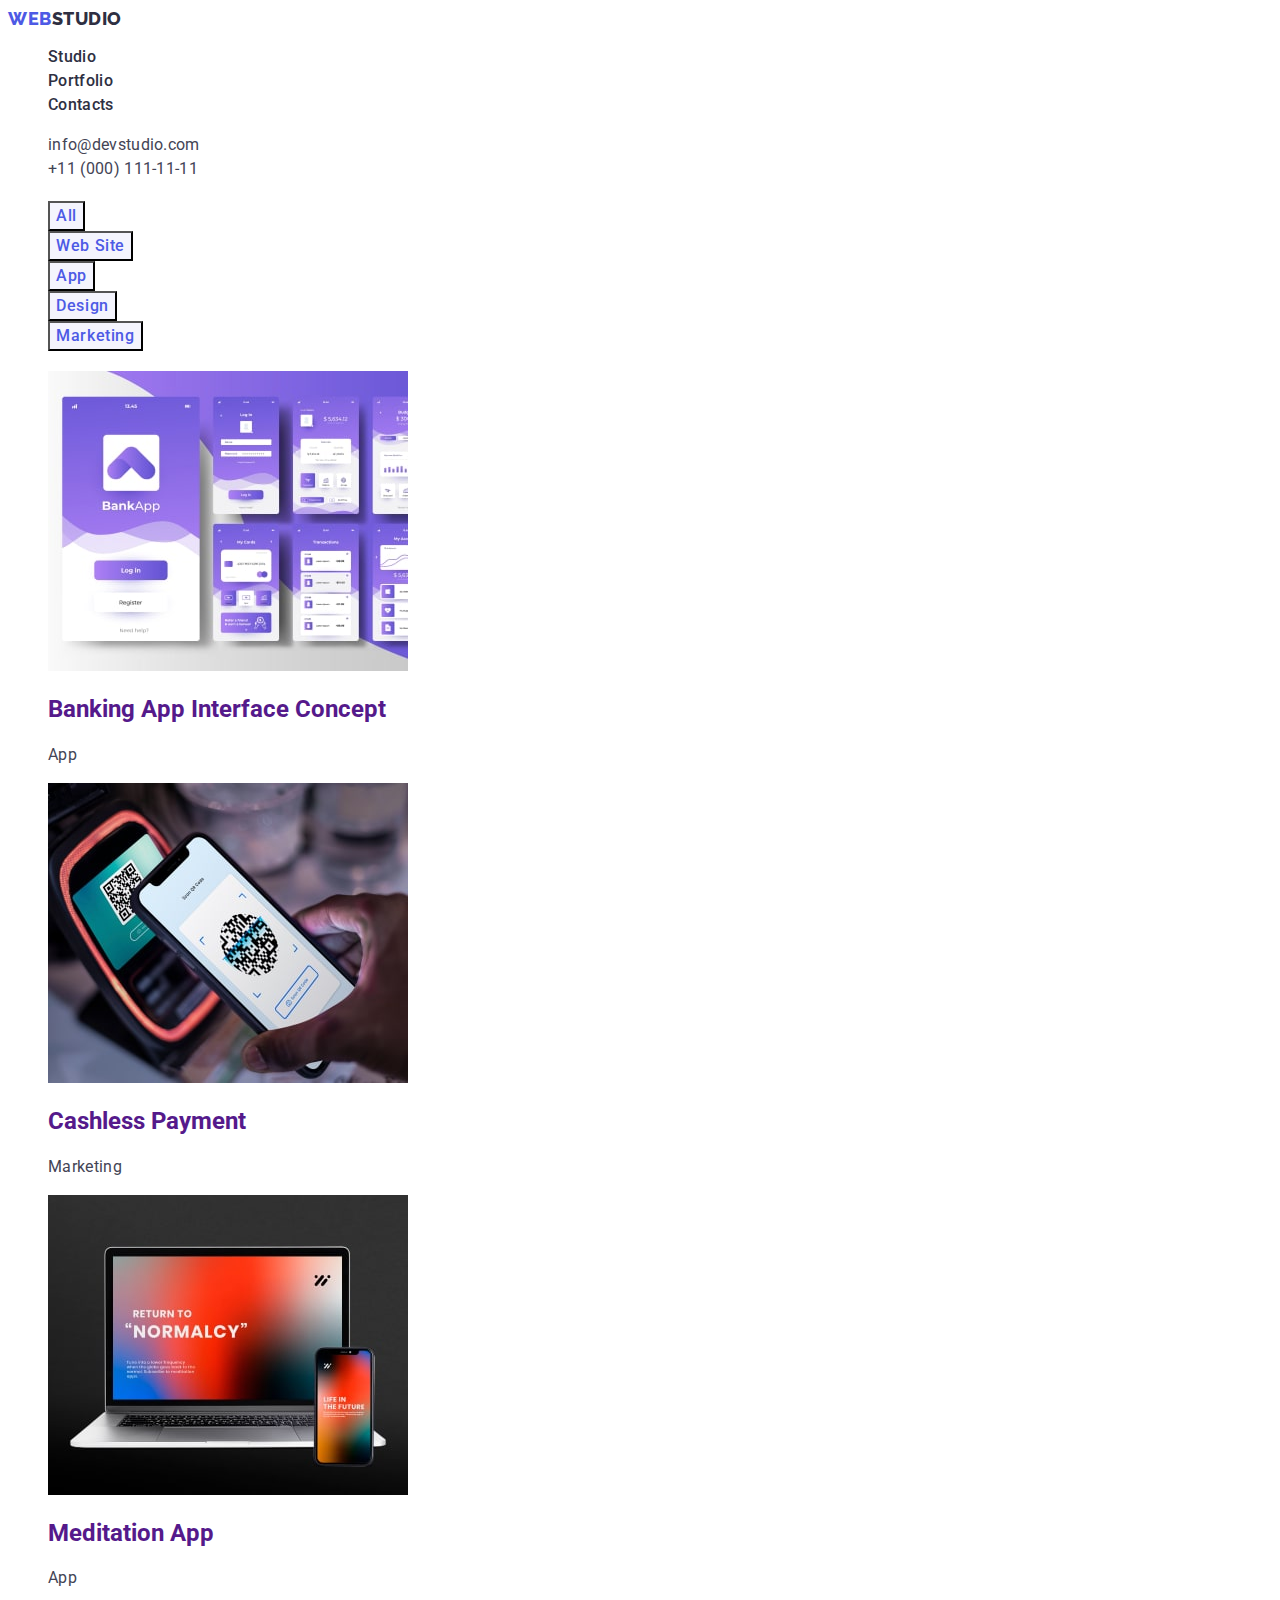
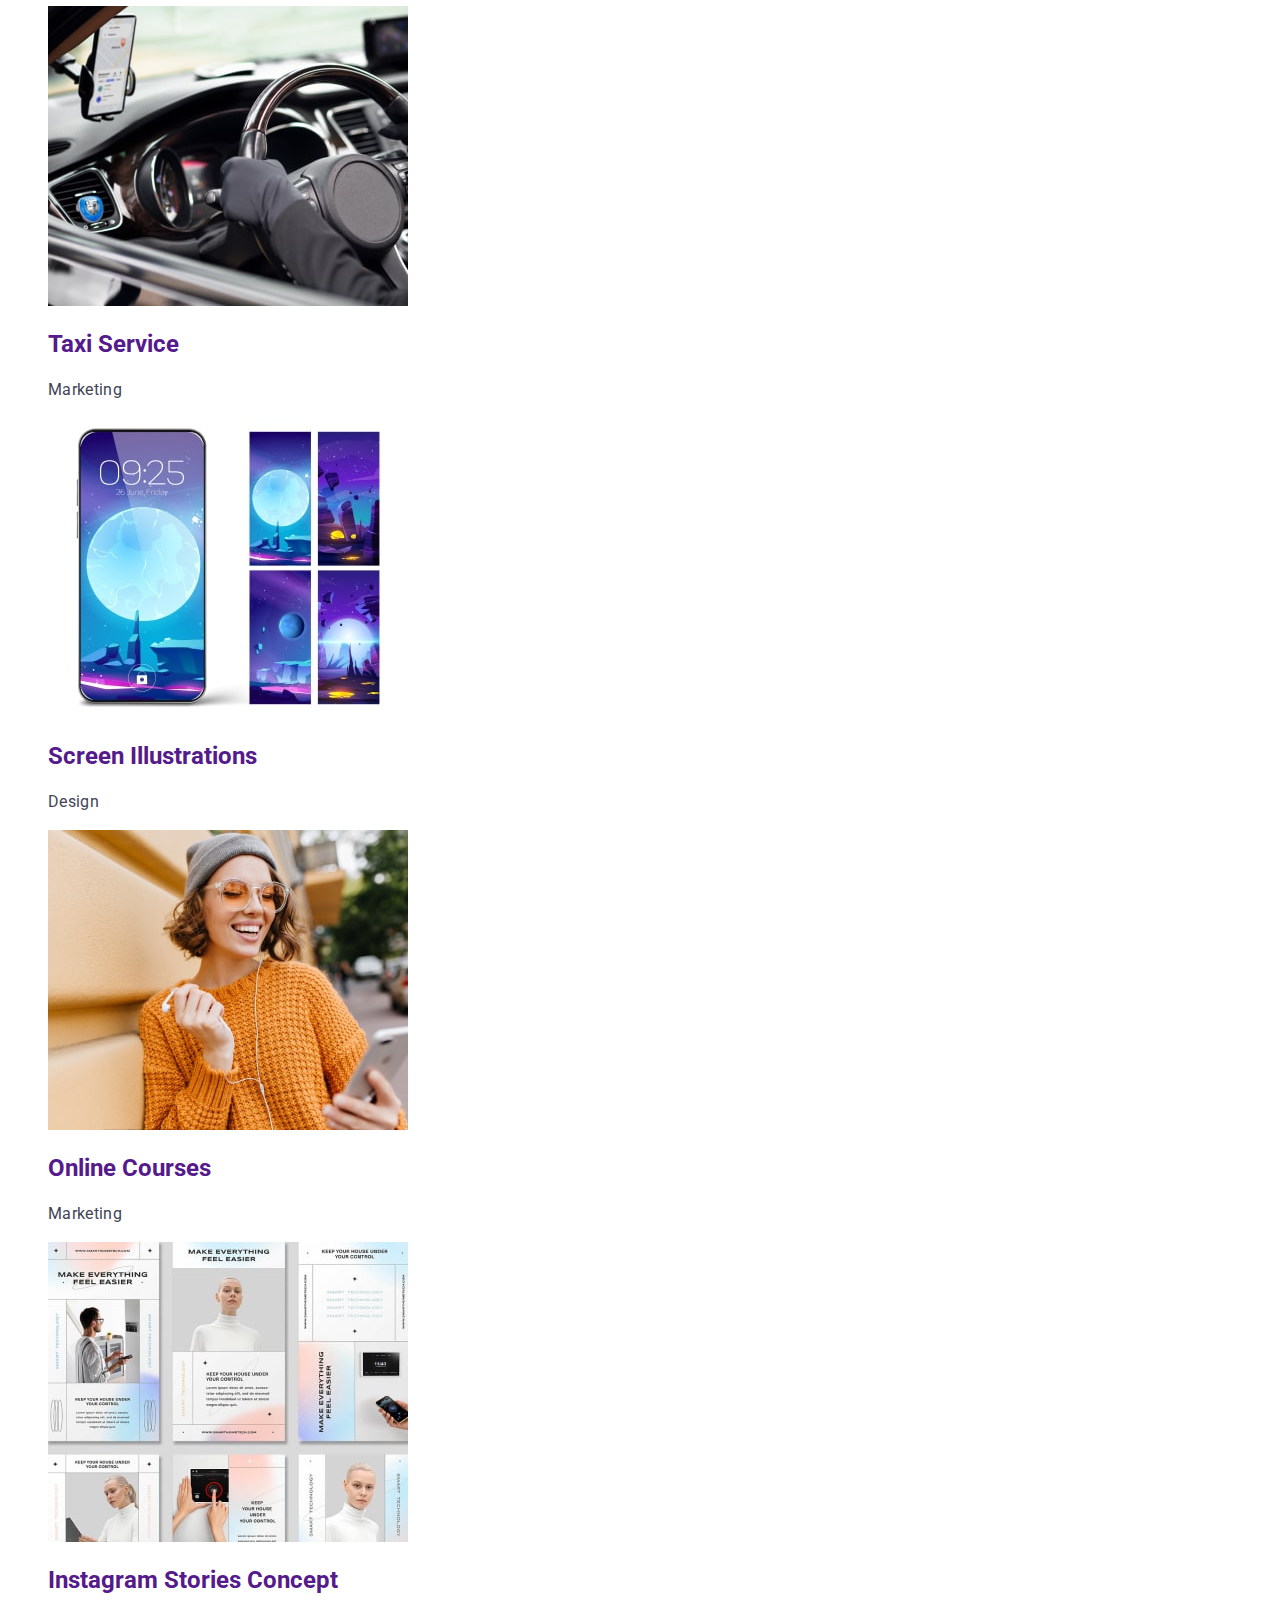
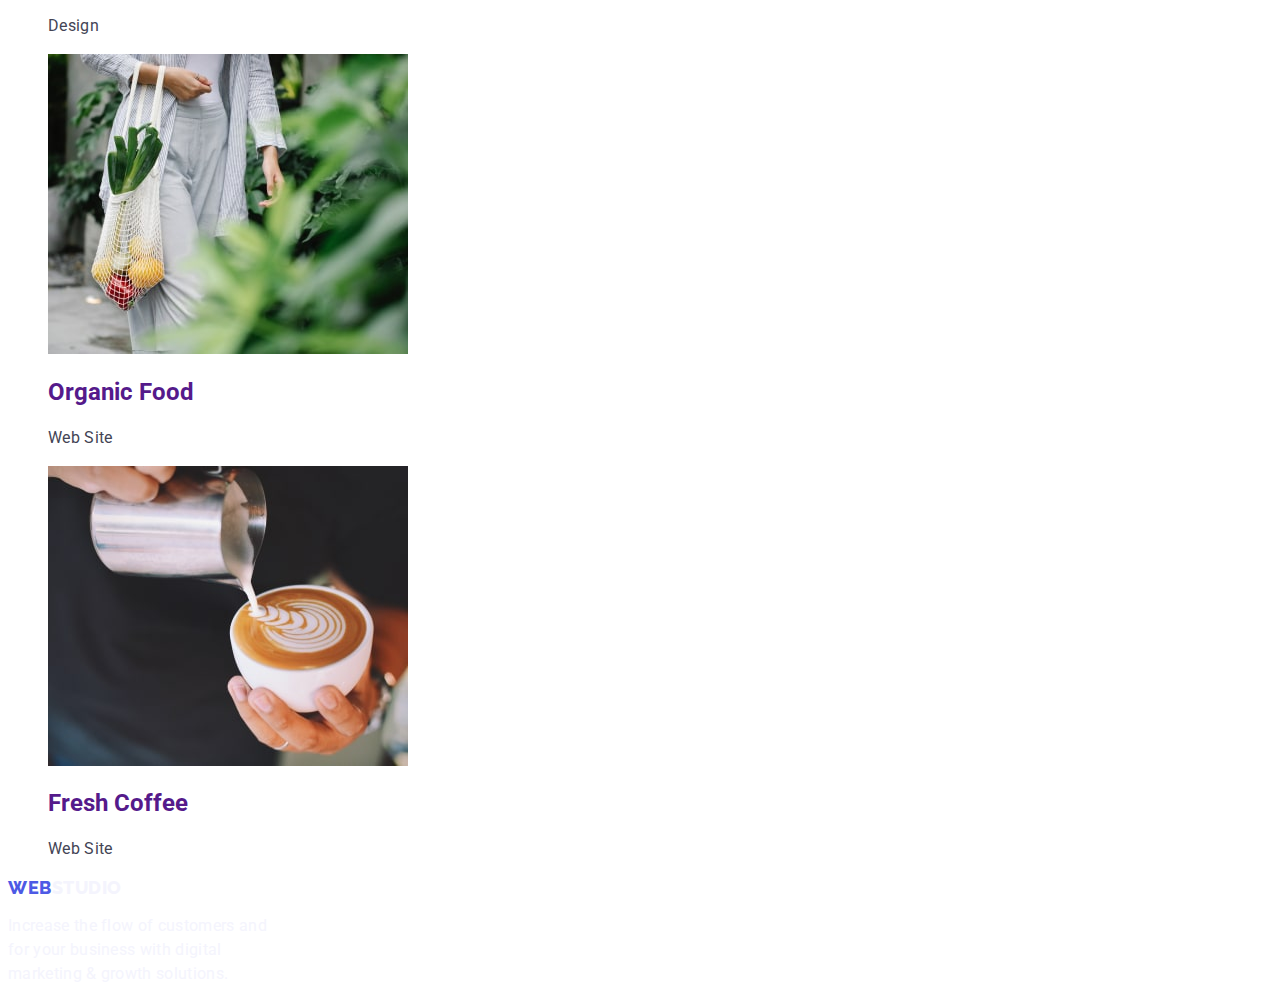
==== portfolio.html @ 8a997d6c "Initial commit" ====
<!DOCTYPE html>
<html lang="en">
  <head>
    <meta charset="UTF-8" />
    <meta http-equiv="X-UA-Compatible" content="IE=edge" />
    <meta name="viewport" content="width=device-width, initial-scale=1.0" />
    <title>WebStudio</title>
    <link rel="preconnect" href="https://fonts.googleapis.com" />
    <link rel="preconnect" href="https://fonts.gstatic.com" crossorigin />
    <link
      href="https://fonts.googleapis.com/css2?family=Raleway:wght@800&family=Roboto:wght@400;500;700&display=swap"
      rel="stylesheet"
    />
    <link rel="stylesheet" href="./css/styles.css" />
  </head>
  <body>
    <!-- Header -->
    <header class="page-header">
      <nav class="nav">
        <a class="logo-blue" href="./index.html"
          >web<span class="logo-dark">Studio</span></a
        >
        <ul class="nav-list">
          <li class="nav-item">
            <a class="nav-link" href="./index.html">Studio</a>
          </li>
          <li class="nav-item">
            <a class="nav-link" href="./portfolio.html">Portfolio</a>
          </li>
          <li class="nav-item">
            <a class="nav-link" href="">Contacts</a>
          </li>
        </ul>
      </nav>
      <address class="contact">
        <ul class="contact-list">
          <li>
            <a class="contact-link" href="mailto:info@devstudio.com"
              >info@devstudio.com</a
            >
          </li>
          <li>
            <a class="contact-link" href="tel:+110001111111"
              >+11 (000) 111-11-11</a
            >
          </li>
        </ul>
      </address>
    </header>
    <main>
      <!-- filter-->
      <section>
        <h1 hidden class="portfolio-title">Portfolio</h1>
        <ul class="filter-list">
          <li class="filter-item">
            <button class="filter-btn" type="button">All</button>
          </li>
          <li class="filter-item">
            <button class="filter-btn" type="button">Web Site</button>
          </li>
          <li class="filter-item">
            <button class="filter-btn" type="button">App</button>
          </li>
          <li class="filter-item">
            <button class="filter-btn" type="button">Design</button>
          </li>
          <li class="filter-item">
            <button class="filter-btn" type="button">Marketing</button>
          </li>
        </ul>

        <ul class="gallery-list">
          <li class="gallery-item">
            <a href="" class="link">
              <img
                class="gallery-img"
                src="./images/portfolio/banking_app.jpg"
                alt="Banking App Interface Concept"
                width="360"
                height="300"
              />
              <h2 class="gallery-title">Banking App Interface Concept</h2>
              <p class="portfolio-text">App</p></a
            >
          </li>
          <li class="gallery-item">
            <a href="" class="link">
              <img
                class="gallery-img"
                src="./images/portfolio/cashless_payment.jpg"
                alt="Cashless Payment"
                width="360"
                height="300"
              />
              <h2 class="gallery-title">Cashless Payment</h2>
              <p class="portfolio-text">Marketing</p></a
            >
          </li>
          <li class="gallery-item">
            <a href="" class="link">
              <img
                class="gallery-img"
                src="./images/portfolio/mediation_app.jpg"
                alt="Cashless Payment"
                width="360"
                height="300"
              />
              <h2 class="gallery-title">Meditation App</h2>
              <p class="portfolio-text">App</p></a
            >
          </li>
          <li class="gallery-item">
            <a href="" class="link">
              <img
                class="gallery-img"
                src="./images/portfolio/taxi_service.jpg"
                alt="Taxi Service"
                width="360"
                height="300"
              />
              <h2 class="gallery-title">Taxi Service</h2>
              <p class="portfolio-text">Marketing</p></a
            >
          </li>
          <li class="gallery-item">
            <a href="" class="link">
              <img
                class="gallery-img"
                src="./images/portfolio/screen_illusrations.jpg"
                alt="Screen Illustrations"
                width="360"
                height="300"
              />
              <h2 class="gallery-title">Screen Illustrations</h2>
              <p class="portfolio-text">Design</p></a
            >
          </li>
          <li class="gallery-item">
            <a href="" class="link">
              <img
                class="gallery-img"
                src="./images/portfolio/courses.jpg"
                alt="Online Courses"
                width="360"
                height="300"
              />
              <h2 class="gallery-title">Online Courses</h2>
              <p class="portfolio-text">Marketing</p></a
            >
          </li>
          <li class="gallery-item">
            <a href="" class="link">
              <img
                class="gallery-img"
                src="./images/portfolio/ista_stories.jpg"
                alt="Instagram Stories Concept"
                width="360"
                height="300"
              />
              <h2 class="gallery-title">Instagram Stories Concept</h2>
              <p class="portfolio-text">Design</p></a
            >
          </li>
          <li class="gallery-item">
            <a href="" class="link">
              <img
                class="gallery-img"
                src="./images/portfolio/organic.jpg"
                alt="Organic Food"
                width="360"
                height="300"
              />
              <h2 class="gallery-title">Organic Food</h2>
              <p class="portfolio-text">Web Site</p></a
            >
          </li>
          <li class="gallery-item">
            <a href="" class="link">
              <img
                class="gallery-img"
                src="./images/portfolio/fresh_coffee.jpg"
                alt="Fresh Coffee"
                width="360"
                height="300"
              />
              <h2 class="gallery-title">Fresh Coffee</h2>
              <p class="portfolio-text">Web Site</p></a
            >
          </li>
        </ul>
      </section>
    </main>
    <!-- Footer -->
    <footer class="page-footer">
      <a class="logo-blue" href="./index.html"
        >web<span class="logo-white">Studio</span></a
      >
      <p class="footer-text">
        Increase the flow of customers and <br />
        for your business with digital <br />
        marketing & growth solutions.
      </p>
    </footer>
  </body>
</html>
---- css/styles.css ----
:root {
  --primary-color: #2e2f42;
  --secondary-color: #4d5ae5;
  --color-txt-button: #f4f4fd;
  --color-portfolio: #434455;
  --primary-font: 'Raleway', sans-serif;
  --secondary-font: 'Roboto', sans-serif;
  --background-color: #ffffff;
  --action-color: #404bbf;
}

li {
  list-style: none;
}

a {
  text-decoration: none;
}

button,
filter-btn {
  cursor: pointer;
}

body {
  font-family: var(--secondary-font);
  color: var(--color-portfolio);
  background-color: var(--background-color);
}

.logo-blue {
  font-family: var(--primary-font);
  font-size: 18px;
  font-style: normal;
  font-weight: 800;
  line-height: 1.17;
  letter-spacing: 0.54px;
  text-transform: uppercase;
  color: var(--secondary-color);
}

.logo-dark {
  font-family: var(--primary-font);
  font-size: 18px;
  font-style: normal;
  font-weight: 800;
  line-height: 1.17;
  letter-spacing: 0.54px;
  text-transform: uppercase;
  color: var(--primary-color);
}

.logo-white {
  font-family: var(--primary-font);
  font-size: 18px;
  font-style: normal;
  font-weight: 800;
  line-height: 1.17;
  letter-spacing: 0.54px;
  text-transform: uppercase;
  color: var(--color-txt-button);
}

.nav-link {
  /* Body Medium */
  font-size: 16px;
  font-style: normal;
  font-weight: 500;
  line-height: 1.5;
  letter-spacing: 0.32px;
  color: var(--primary-color);
}

.contact {
  font-style: normal;
}

.contact-link {
  font-size: 16px;
  /* font-style: normal; */
  line-height: 1.5;
  letter-spacing: 0.32px;
  color: var(--color-portfolio);
}

.nav-link:hover,
.nav-link:focus,
.contact-link:hover,
.contact-link:focus {
  color: var(--action-color);
}

.hero {
  background-color: var(--primary-color);
}

.hero-title {
  font-size: 56px;
  font-weight: 500;
  line-height: 1.07;
  letter-spacing: 0.02em;
  text-align: center;
  color: var(--background-color);
}

.hero-btn {
  font-family: var(--secondary-font);
  font-size: 16px;
  font-weight: 500;
  line-height: 1.5;
  letter-spacing: 0.04em;
  background-color: var(--secondary-color);
  color: var(--background-color);
}

.hero-btn:hover,
.hero-btn:focus {
  background-color: var(--action-color);
}

.value-tittle {
  font-family: var(--secondary-font);
  font-size: 20px;
  font-weight: 500;
  line-height: 1.2;
  letter-spacing: 0.02em;
  color: var(--primary-color);
}

.value-text {
  line-height: 1.5;
  letter-spacing: 0.02em;
}

.team-title {
  font-size: 36px;
  font-weight: 500;
  line-height: 1.11;
  letter-spacing: 0.02em;
  text-align: center;
  text-transform: capitalize;
  color: var(--primary-color);
}

.team {
  background-color: var(--color-txt-button);
}

.team-item {
  background-color: var(--background-color);
}

.team-names {
  font-size: 20px;
  font-weight: 500;
  line-height: 1.2;
  letter-spacing: 0.02em;
  color: var(--primary-color);
}

.team-staff {
  font-size: 16px;
  line-height: 1.5;
  letter-spacing: 0.02em;
}

.footer {
  background-color: var(--primary-color);
}

.footer-text {
  color: var(--color-txt-button);
  line-height: 1.5;
  letter-spacing: 0.02em;
}

/* ====== PORTFOLIO ======= */

.filter-btn {
  color: var(--secondary-color);
  background-color: var(--color-txt-button);
  font-family: var(--secondary-font);
  font-size: 16px;
  font-weight: 500;
  line-height: 1.5;
  letter-spacing: 0.04em;
}

.filter-btn:hover,
.filter-btn:focus {
  color: var(--background-color);
  background-color: var(--action-color);
}

.filter-list {
  font-size: 20px;
  font-weight: 500;
  line-height: 1.2;
  letter-spacing: 0.02em;
  color: var(--primary-color);
}

.portfolio-text {
  font-size: 16px;
  line-height: 1.5;
  letter-spacing: 0.02em;
  color: var(--color-portfolio);
}
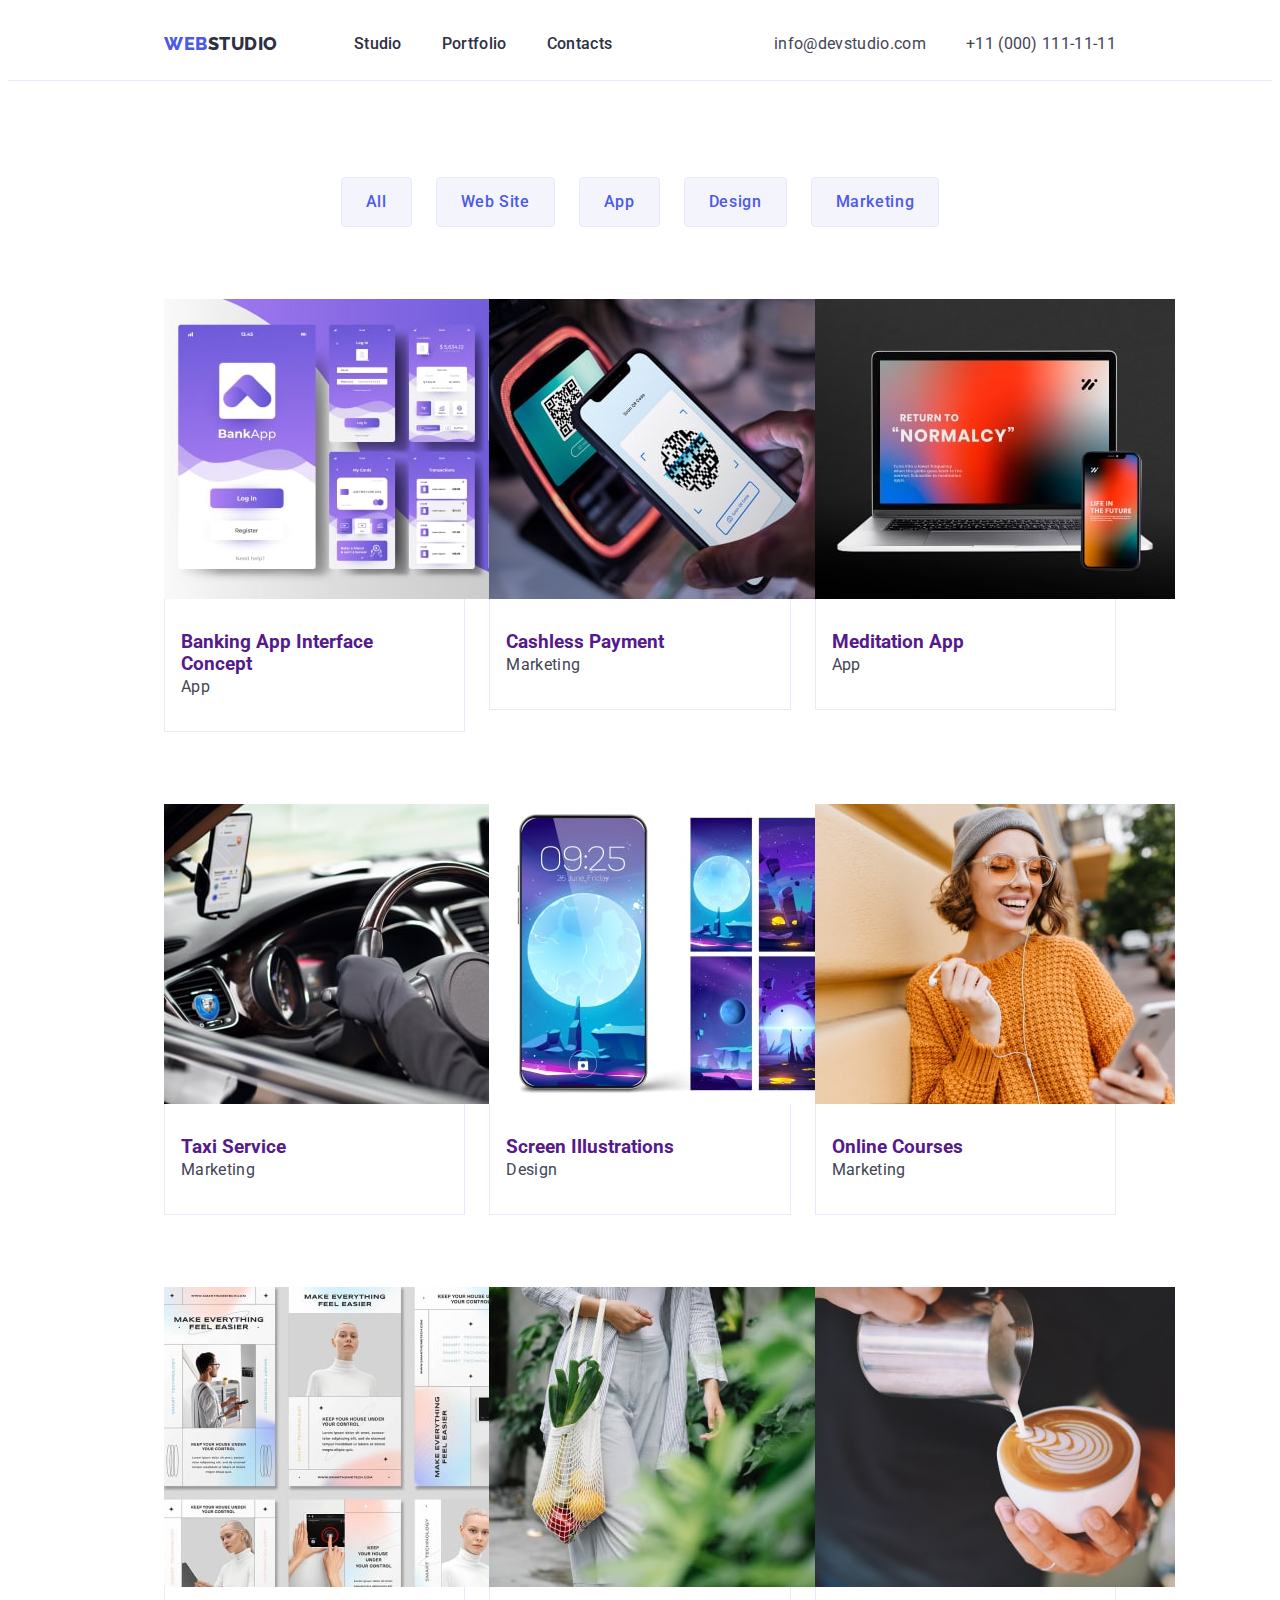
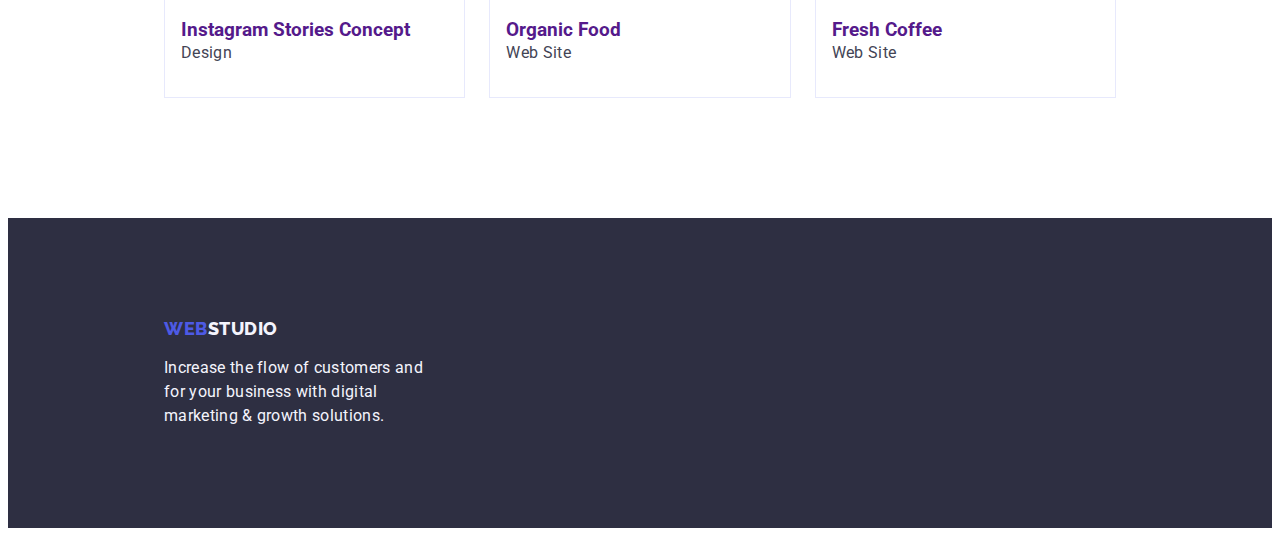
==== commit 28bb73b5: "markup 3 done" ====
--- a/portfolio.html
+++ b/portfolio.html
@@ -11,195 +11,230 @@
       href="https://fonts.googleapis.com/css2?family=Raleway:wght@800&family=Roboto:wght@400;500;700&display=swap"
       rel="stylesheet"
     />
+    <link
+      rel="stylesheet"
+      href="https://cdnjs.cloudflare.com/ajax/libs/modern-normalize/2.0.0/modern-normalize.min.css"
+      integrity="sha512-4xo8blKMVCiXpTaLzQSLSw3KFOVPWhm/TRtuPVc4WG6kUgjH6J03IBuG7JZPkcWMxJ5huwaBpOpnwYElP/m6wg=="
+      crossorigin="anonymous"
+      referrerpolicy="no-referrer"
+    />
     <link rel="stylesheet" href="./css/styles.css" />
   </head>
   <body>
     <!-- Header -->
     <header class="page-header">
-      <nav class="nav">
-        <a class="logo-blue" href="./index.html"
-          >web<span class="logo-dark">Studio</span></a
-        >
-        <ul class="nav-list">
-          <li class="nav-item">
-            <a class="nav-link" href="./index.html">Studio</a>
-          </li>
-          <li class="nav-item">
-            <a class="nav-link" href="./portfolio.html">Portfolio</a>
-          </li>
-          <li class="nav-item">
-            <a class="nav-link" href="">Contacts</a>
-          </li>
-        </ul>
-      </nav>
-      <address class="contact">
-        <ul class="contact-list">
-          <li>
-            <a class="contact-link" href="mailto:info@devstudio.com"
-              >info@devstudio.com</a
+      <section class="header-section">
+        <div class="container header-container">
+          <nav class="nav">
+            <a class="logo-blue logo" href="./index.html"
+              >web<span class="logo-dark">Studio</span></a
             >
-          </li>
-          <li>
-            <a class="contact-link" href="tel:+110001111111"
-              >+11 (000) 111-11-11</a
-            >
-          </li>
-        </ul>
-      </address>
+            <ul class="nav-list">
+              <li class="nav-item">
+                <a class="nav-link" href="./index.html">Studio</a>
+              </li>
+              <li class="nav-item">
+                <a class="nav-link" href="./portfolio.html">Portfolio</a>
+              </li>
+              <li class="nav-item">
+                <a class="nav-link" href="">Contacts</a>
+              </li>
+            </ul>
+          </nav>
+          <address class="contact">
+            <ul class="contact-list">
+              <li>
+                <a class="contact-link" href="mailto:info@devstudio.com"
+                  >info@devstudio.com</a
+                >
+              </li>
+              <li>
+                <a class="contact-link" href="tel:+110001111111"
+                  >+11 (000) 111-11-11</a
+                >
+              </li>
+            </ul>
+          </address>
+        </div>
+      </section>
     </header>
     <main>
       <!-- filter-->
-      <section>
-        <h1 hidden class="portfolio-title">Portfolio</h1>
-        <ul class="filter-list">
-          <li class="filter-item">
-            <button class="filter-btn" type="button">All</button>
-          </li>
-          <li class="filter-item">
-            <button class="filter-btn" type="button">Web Site</button>
-          </li>
-          <li class="filter-item">
-            <button class="filter-btn" type="button">App</button>
-          </li>
-          <li class="filter-item">
-            <button class="filter-btn" type="button">Design</button>
-          </li>
-          <li class="filter-item">
-            <button class="filter-btn" type="button">Marketing</button>
-          </li>
-        </ul>
+      <section class="filter-section">
+        <div class="container">
+          <h1 hidden class="portfolio-title">Portfolio</h1>
+          <ul class="filter-list">
+            <li class="filter-item">
+              <button class="filter-btn" type="button">All</button>
+            </li>
+            <li class="filter-item">
+              <button class="filter-btn" type="button">Web Site</button>
+            </li>
+            <li class="filter-item">
+              <button class="filter-btn" type="button">App</button>
+            </li>
+            <li class="filter-item">
+              <button class="filter-btn" type="button">Design</button>
+            </li>
+            <li class="filter-item">
+              <button class="filter-btn" type="button">Marketing</button>
+            </li>
+          </ul>
 
-        <ul class="gallery-list">
-          <li class="gallery-item">
-            <a href="" class="link">
-              <img
-                class="gallery-img"
-                src="./images/portfolio/banking_app.jpg"
-                alt="Banking App Interface Concept"
-                width="360"
-                height="300"
-              />
-              <h2 class="gallery-title">Banking App Interface Concept</h2>
-              <p class="portfolio-text">App</p></a
-            >
-          </li>
-          <li class="gallery-item">
-            <a href="" class="link">
-              <img
-                class="gallery-img"
-                src="./images/portfolio/cashless_payment.jpg"
-                alt="Cashless Payment"
-                width="360"
-                height="300"
-              />
-              <h2 class="gallery-title">Cashless Payment</h2>
-              <p class="portfolio-text">Marketing</p></a
-            >
-          </li>
-          <li class="gallery-item">
-            <a href="" class="link">
-              <img
-                class="gallery-img"
-                src="./images/portfolio/mediation_app.jpg"
-                alt="Cashless Payment"
-                width="360"
-                height="300"
-              />
-              <h2 class="gallery-title">Meditation App</h2>
-              <p class="portfolio-text">App</p></a
-            >
-          </li>
-          <li class="gallery-item">
-            <a href="" class="link">
-              <img
-                class="gallery-img"
-                src="./images/portfolio/taxi_service.jpg"
-                alt="Taxi Service"
-                width="360"
-                height="300"
-              />
-              <h2 class="gallery-title">Taxi Service</h2>
-              <p class="portfolio-text">Marketing</p></a
-            >
-          </li>
-          <li class="gallery-item">
-            <a href="" class="link">
-              <img
-                class="gallery-img"
-                src="./images/portfolio/screen_illusrations.jpg"
-                alt="Screen Illustrations"
-                width="360"
-                height="300"
-              />
-              <h2 class="gallery-title">Screen Illustrations</h2>
-              <p class="portfolio-text">Design</p></a
-            >
-          </li>
-          <li class="gallery-item">
-            <a href="" class="link">
-              <img
-                class="gallery-img"
-                src="./images/portfolio/courses.jpg"
-                alt="Online Courses"
-                width="360"
-                height="300"
-              />
-              <h2 class="gallery-title">Online Courses</h2>
-              <p class="portfolio-text">Marketing</p></a
-            >
-          </li>
-          <li class="gallery-item">
-            <a href="" class="link">
-              <img
-                class="gallery-img"
-                src="./images/portfolio/ista_stories.jpg"
-                alt="Instagram Stories Concept"
-                width="360"
-                height="300"
-              />
-              <h2 class="gallery-title">Instagram Stories Concept</h2>
-              <p class="portfolio-text">Design</p></a
-            >
-          </li>
-          <li class="gallery-item">
-            <a href="" class="link">
-              <img
-                class="gallery-img"
-                src="./images/portfolio/organic.jpg"
-                alt="Organic Food"
-                width="360"
-                height="300"
-              />
-              <h2 class="gallery-title">Organic Food</h2>
-              <p class="portfolio-text">Web Site</p></a
-            >
-          </li>
-          <li class="gallery-item">
-            <a href="" class="link">
-              <img
-                class="gallery-img"
-                src="./images/portfolio/fresh_coffee.jpg"
-                alt="Fresh Coffee"
-                width="360"
-                height="300"
-              />
-              <h2 class="gallery-title">Fresh Coffee</h2>
-              <p class="portfolio-text">Web Site</p></a
-            >
-          </li>
-        </ul>
+          <ul class="gallery-list">
+            <li class="gallery-item">
+              <a href="" class="link gallery-link">
+                <img
+                  class="gallery-img"
+                  src="./images/portfolio/banking_app.jpg"
+                  alt="Banking App Interface Concept"
+                  width="360"
+                  height="300"
+                />
+                <div class="gallery-descr">
+                  <h3 class="gallery-title">Banking App Interface Concept</h3>
+                  <p class="portfolio-text">App</p>
+                </div>
+              </a>
+            </li>
+            <li class="gallery-item">
+              <a href="" class="link gallery-link">
+                <img
+                  class="gallery-img"
+                  src="./images/portfolio/cashless_payment.jpg"
+                  alt="Cashless Payment"
+                  width="360"
+                  height="300"
+                />
+                <div class="gallery-descr">
+                  <h3 class="gallery-title">Cashless Payment</h3>
+                  <p class="portfolio-text">Marketing</p>
+                </div>
+              </a>
+            </li>
+            <li class="gallery-item">
+              <a href="" class="link gallery-link">
+                <img
+                  class="gallery-img"
+                  src="./images/portfolio/mediation_app.jpg"
+                  alt="Cashless Payment"
+                  width="360"
+                  height="300"
+                />
+                <div class="gallery-descr">
+                  <h3 class="gallery-title">Meditation App</h3>
+                  <p class="portfolio-text">App</p>
+                </div>
+              </a>
+            </li>
+            <li class="gallery-item">
+              <a href="" class="link gallery-link">
+                <img
+                  class="gallery-img"
+                  src="./images/portfolio/taxi_service.jpg"
+                  alt="Taxi Service"
+                  width="360"
+                  height="300"
+                />
+                <div class="gallery-descr">
+                  <h3 class="gallery-title">Taxi Service</h3>
+                  <p class="portfolio-text">Marketing</p>
+                </div></a
+              >
+            </li>
+            <li class="gallery-item">
+              <a href="" class="link gallery-link">
+                <img
+                  class="gallery-img"
+                  src="./images/portfolio/screen_illusrations.jpg"
+                  alt="Screen Illustrations"
+                  width="360"
+                  height="300"
+                />
+                <div class="gallery-descr">
+                  <h3 class="gallery-title">Screen Illustrations</h3>
+                  <p class="portfolio-text">Design</p>
+                </div>
+              </a>
+            </li>
+            <li class="gallery-item">
+              <a href="" class="link gallery-link gallery-link">
+                <img
+                  class="gallery-img"
+                  src="./images/portfolio/courses.jpg"
+                  alt="Online Courses"
+                  width="360"
+                  height="300"
+                />
+                <div class="gallery-descr">
+                  <h3 class="gallery-title">Online Courses</h3>
+                  <p class="portfolio-text">Marketing</p>
+                </div>
+              </a>
+            </li>
+            <li class="gallery-item">
+              <a href="" class="link gallery-link">
+                <img
+                  class="gallery-img"
+                  src="./images/portfolio/ista_stories.jpg"
+                  alt="Instagram Stories Concept"
+                  width="360"
+                  height="300"
+                />
+                <div class="gallery-descr">
+                  <h3 class="gallery-title">Instagram Stories Concept</h3>
+                  <p class="portfolio-text">Design</p>
+                </div>
+              </a>
+            </li>
+            <li class="gallery-item">
+              <a href="" class="link gallery-link">
+                <img
+                  class="gallery-img"
+                  src="./images/portfolio/organic.jpg"
+                  alt="Organic Food"
+                  width="360"
+                  height="300"
+                />
+                <div class="gallery-descr">
+                  <h3 class="gallery-title">Organic Food</h3>
+                  <p class="portfolio-text">Web Site</p>
+                </div>
+              </a>
+            </li>
+            <li class="gallery-item">
+              <a href="" class="link gallery-link">
+                <img
+                  class="gallery-img"
+                  src="./images/portfolio/fresh_coffee.jpg"
+                  alt="Fresh Coffee"
+                  width="360"
+                  height="300"
+                />
+                <div class="gallery-descr">
+                  <h3 class="gallery-title">Fresh Coffee</h3>
+                  <p class="portfolio-text">Web Site</p>
+                </div>
+              </a>
+            </li>
+          </ul>
+        </div>
       </section>
     </main>
     <!-- Footer -->
     <footer class="page-footer">
-      <a class="logo-blue" href="./index.html"
-        >web<span class="logo-white">Studio</span></a
-      >
-      <p class="footer-text">
-        Increase the flow of customers and <br />
-        for your business with digital <br />
-        marketing & growth solutions.
-      </p>
+      <section class="footer-section">
+        <div class="container">
+          <a class="logo-blue" href="./index.html"
+            >web<span class="logo-white">Studio</span></a
+          >
+          <p class="footer-text">
+            Increase the flow of customers and <br />
+            for your business with digital <br />
+            marketing & growth solutions.
+          </p>
+        </div>
+      </section>
     </footer>
   </body>
 </html>
--- a/css/styles.css
+++ b/css/styles.css
@@ -7,6 +7,41 @@
   --secondary-font: 'Roboto', sans-serif;
   --background-color: #ffffff;
   --action-color: #404bbf;
+  --cornflower: #e7e9fc;
+}
+
+.visually-hidden {
+  position: absolute;
+  width: 1px;
+  height: 1px;
+  margin: -1px;
+  border: 0;
+  padding: 0;
+  white-space: nowrap;
+  clip-path: inset(100%);
+  clip: rect(0 0 0 0);
+  overflow: hidden;
+}
+
+h1,
+h2,
+h3 {
+  margin: 0;
+}
+h2 {
+  font-size: 36px;
+  line-height: calc(40 / 36);
+  letter-spacing: 0.72px;
+  text-transform: capitalize;
+}
+ul,
+p {
+  margin: 0;
+  padding: 0;
+}
+
+img {
+  display: block;
 }
 
 li {
@@ -20,12 +55,32 @@
 button,
 filter-btn {
   cursor: pointer;
+}
+
+.section {
+  padding: 120px 0;
+}
+.container {
+  max-width: 1440px;
+  padding-left: 156px;
+  padding-right: 156px;
+  margin-left: auto;
+  margin-right: auto;
 }
 
 body {
   font-family: var(--secondary-font);
   color: var(--color-portfolio);
   background-color: var(--background-color);
+}
+
+.header-section {
+  border-bottom: 1px solid var(--cornflower, #e7e9fc);
+  background: var(--white, #fff);
+}
+.logo {
+  display: block;
+  padding: 25px 0;
 }
 
 .logo-blue {
@@ -50,6 +105,23 @@
   color: var(--primary-color);
 }
 
+.nav {
+  display: flex;
+  gap: 76px;
+}
+
+.nav-list {
+  display: flex;
+  gap: 40px;
+  padding: 24px 0;
+  align-content: baseline;
+}
+
+.header-container {
+  display: flex;
+  justify-content: space-between;
+}
+
 .logo-white {
   font-family: var(--primary-font);
   font-size: 18px;
@@ -62,25 +134,33 @@
 }
 
 .nav-link {
-  /* Body Medium */
   font-size: 16px;
   font-style: normal;
   font-weight: 500;
   line-height: 1.5;
   letter-spacing: 0.32px;
   color: var(--primary-color);
+  padding: 24px 0;
 }
 
 .contact {
   font-style: normal;
 }
 
+.contact-list {
+  display: flex;
+  gap: 40px;
+  align-content: baseline;
+}
+
 .contact-link {
+  display: block;
   font-size: 16px;
   /* font-style: normal; */
   line-height: 1.5;
   letter-spacing: 0.32px;
   color: var(--color-portfolio);
+  padding: 24px 0;
 }
 
 .nav-link:hover,
@@ -90,8 +170,10 @@
   color: var(--action-color);
 }
 
-.hero {
+.hero-section {
   background-color: var(--primary-color);
+  padding: 188px 0;
+  text-align: center;
 }
 
 .hero-title {
@@ -101,6 +183,7 @@
   letter-spacing: 0.02em;
   text-align: center;
   color: var(--background-color);
+  margin-bottom: 48px;
 }
 
 .hero-btn {
@@ -111,6 +194,10 @@
   letter-spacing: 0.04em;
   background-color: var(--secondary-color);
   color: var(--background-color);
+  padding: 16px 32px;
+  border: 0;
+  border-radius: 4px;
+  box-shadow: 0px 4px 4px 0px rgba(0, 0, 0, 0.15);
 }
 
 .hero-btn:hover,
@@ -132,6 +219,16 @@
   letter-spacing: 0.02em;
 }
 
+.values-list {
+  display: flex;
+  gap: 42px;
+}
+
+.activities-section {
+  padding-top: 0;
+  text-align: center;
+}
+
 .team-title {
   font-size: 36px;
   font-weight: 500;
@@ -142,14 +239,39 @@
   color: var(--primary-color);
 }
 
-.team {
+.activities-list {
+  display: flex;
+  gap: 24px;
+  margin-top: 72px;
+}
+
+.team-section {
   background-color: var(--color-txt-button);
 }
 
+.team-list {
+  display: flex;
+  gap: 24px;
+  margin-top: 72px;
+}
+
 .team-item {
+  display: inline-flex;
+  flex-direction: column;
+  justify-content: center;
+  align-items: center;
+  gap: 32px;
   background-color: var(--background-color);
-}
-
+  border-radius: 0px 0px 4px 4px;
+  box-shadow: 0px 2px 1px 0px rgba(46, 47, 66, 0.08),
+    0px 1px 1px 0px rgba(46, 47, 66, 0.16),
+    0px 1px 6px 0px rgba(46, 47, 66, 0.08);
+  padding-bottom: 32px;
+}
+
+.team-text {
+  text-align: center;
+}
 .team-names {
   font-size: 20px;
   font-weight: 500;
@@ -158,23 +280,41 @@
   color: var(--primary-color);
 }
 
-.team-staff {
-  font-size: 16px;
-  line-height: 1.5;
-  letter-spacing: 0.02em;
-}
-
-.footer {
+.team-descr {
+  font-size: 16px;
+  line-height: 1.5;
+  letter-spacing: 0.02em;
+}
+
+.footer-section {
   background-color: var(--primary-color);
+  padding: 100px 0;
 }
 
 .footer-text {
   color: var(--color-txt-button);
   line-height: 1.5;
   letter-spacing: 0.02em;
+  margin-top: 17px;
 }
 
 /* ====== PORTFOLIO ======= */
+
+.filter-section {
+  padding: 96px 0 120px;
+}
+
+.filter-list {
+  display: flex;
+  gap: 24px;
+  justify-content: center;
+  margin-bottom: 72px;
+  font-size: 20px;
+  font-weight: 500;
+  line-height: 1.2;
+  letter-spacing: 0.02em;
+  color: var(--primary-color);
+}
 
 .filter-btn {
   color: var(--secondary-color);
@@ -184,6 +324,10 @@
   font-weight: 500;
   line-height: 1.5;
   letter-spacing: 0.04em;
+  border-radius: 4px;
+  border: 1px solid var(--cornflower);
+  background: var(--color-txt-button);
+  padding: 12px 24px;
 }
 
 .filter-btn:hover,
@@ -192,12 +336,26 @@
   background-color: var(--action-color);
 }
 
-.filter-list {
-  font-size: 20px;
-  font-weight: 500;
-  line-height: 1.2;
-  letter-spacing: 0.02em;
-  color: var(--primary-color);
+.gallery-list {
+  display: flex;
+  flex-wrap: wrap;
+  gap: 24px;
+}
+
+.gallery-item {
+  width: calc((100% - 48px) / 3);
+  margin-bottom: 48px;
+}
+
+.gallery-item:nth-last-child(-n + 3) {
+  margin-bottom: 0;
+}
+
+.gallery-descr {
+  border: 1px solid var(--cornflower);
+  border-top: none;
+  background: var(--background-color);
+  padding: 32px 16px;
 }
 
 .portfolio-text {
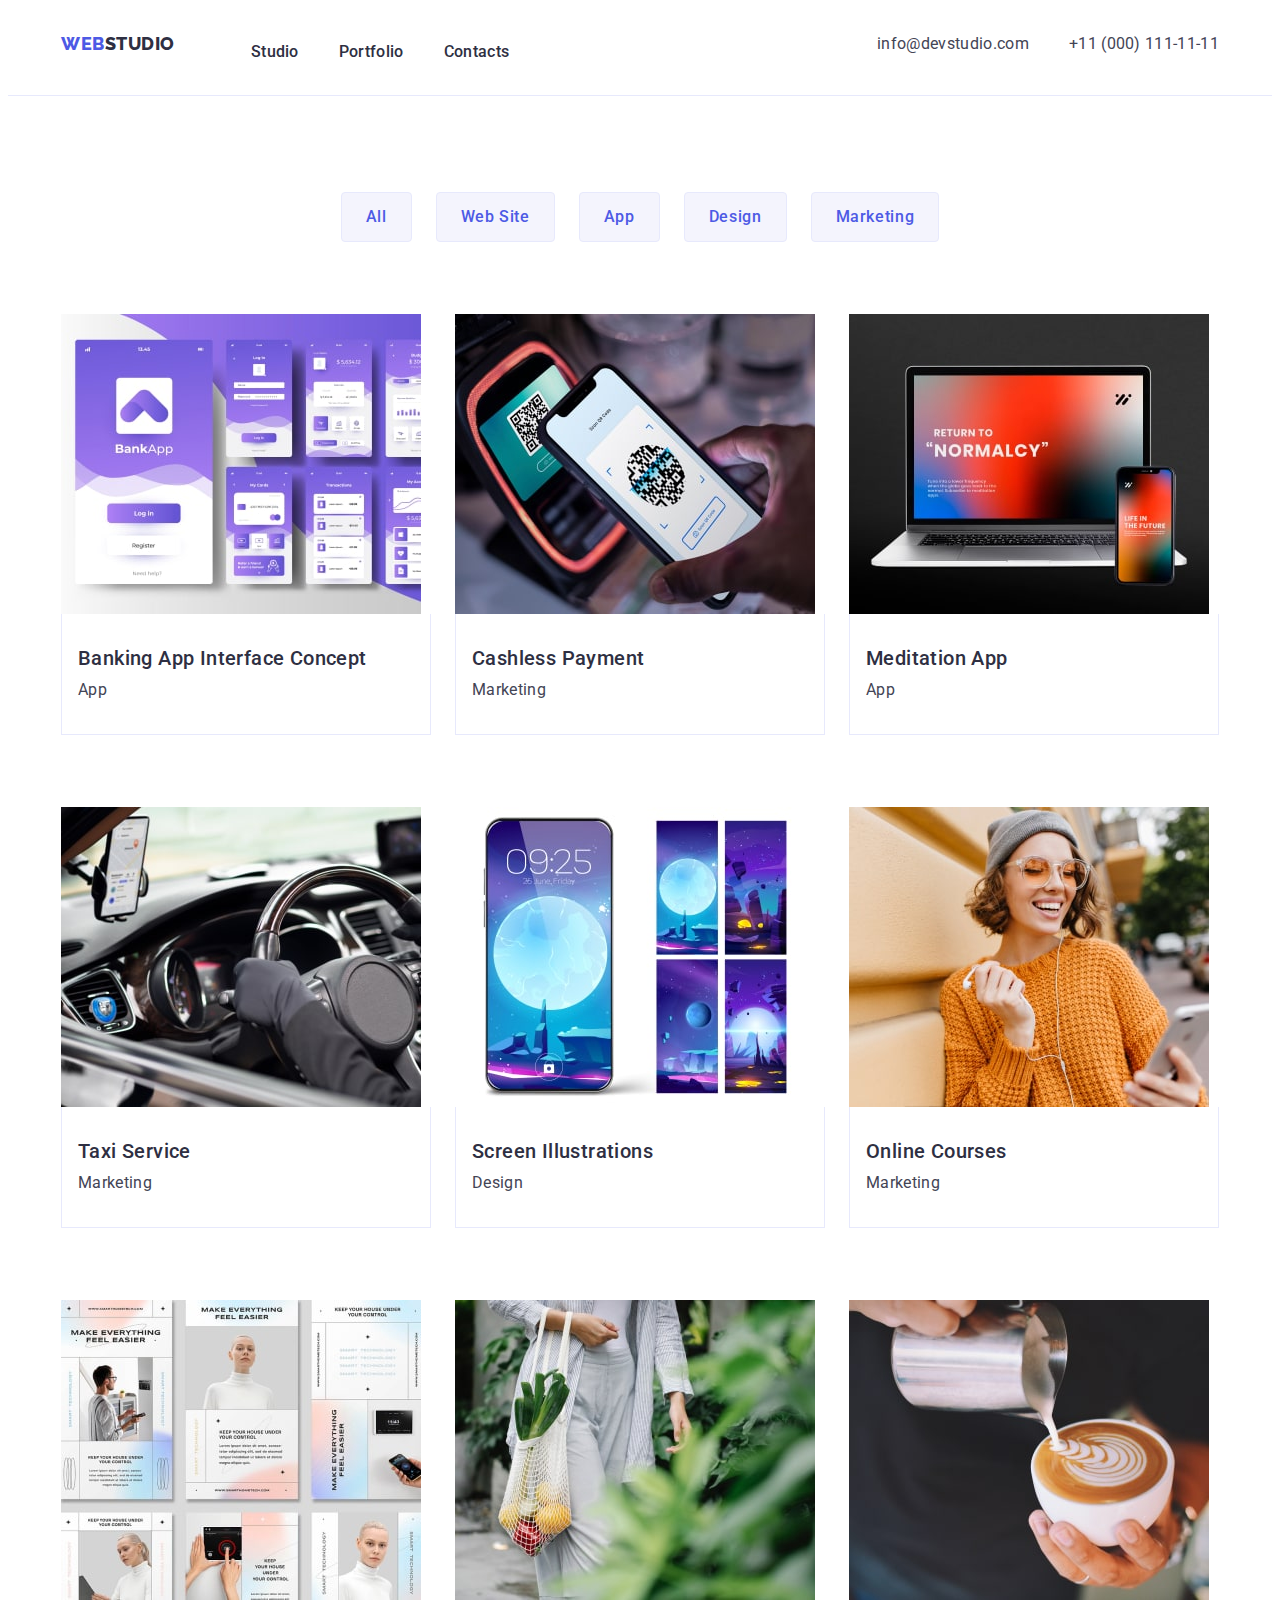
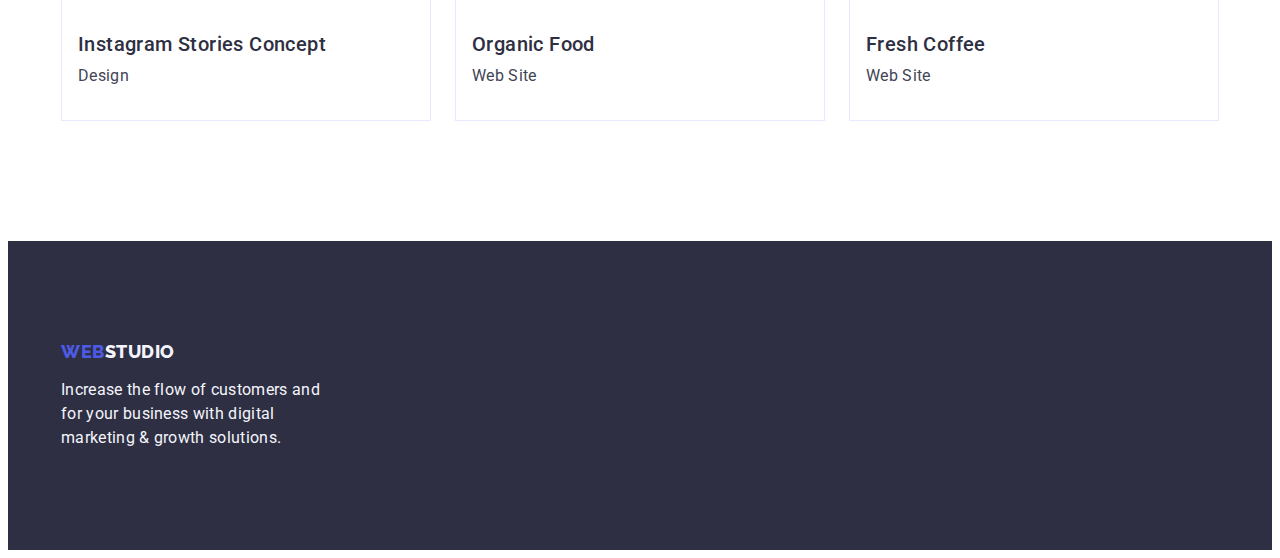
==== commit b2c2592a: "markup 3 done" ====
--- a/portfolio.html
+++ b/portfolio.html
@@ -23,46 +23,44 @@
   <body>
     <!-- Header -->
     <header class="page-header">
-      <section class="header-section">
-        <div class="container header-container">
-          <nav class="nav">
-            <a class="logo-blue logo" href="./index.html"
-              >web<span class="logo-dark">Studio</span></a
-            >
-            <ul class="nav-list">
-              <li class="nav-item">
-                <a class="nav-link" href="./index.html">Studio</a>
-              </li>
-              <li class="nav-item">
-                <a class="nav-link" href="./portfolio.html">Portfolio</a>
-              </li>
-              <li class="nav-item">
-                <a class="nav-link" href="">Contacts</a>
-              </li>
-            </ul>
-          </nav>
-          <address class="contact">
-            <ul class="contact-list">
-              <li>
-                <a class="contact-link" href="mailto:info@devstudio.com"
-                  >info@devstudio.com</a
-                >
-              </li>
-              <li>
-                <a class="contact-link" href="tel:+110001111111"
-                  >+11 (000) 111-11-11</a
-                >
-              </li>
-            </ul>
-          </address>
-        </div>
-      </section>
+      <div class="container header-container">
+        <nav class="nav">
+          <a class="logo-blue logo" href="./index.html"
+            >web<span class="logo-dark">Studio</span></a
+          >
+          <ul class="nav-list">
+            <li class="nav-item">
+              <a class="nav-link" href="./index.html">Studio</a>
+            </li>
+            <li class="nav-item">
+              <a class="nav-link" href="./portfolio.html">Portfolio</a>
+            </li>
+            <li class="nav-item">
+              <a class="nav-link" href="">Contacts</a>
+            </li>
+          </ul>
+        </nav>
+        <address class="contact">
+          <ul class="contact-list">
+            <li>
+              <a class="contact-link" href="mailto:info@devstudio.com"
+                >info@devstudio.com</a
+              >
+            </li>
+            <li>
+              <a class="contact-link" href="tel:+110001111111"
+                >+11 (000) 111-11-11</a
+              >
+            </li>
+          </ul>
+        </address>
+      </div>
     </header>
     <main>
       <!-- filter-->
       <section class="filter-section">
         <div class="container">
-          <h1 hidden class="portfolio-title">Portfolio</h1>
+          <h1 hidden class="portfolio-title visually-hidden">Portfolio</h1>
           <ul class="filter-list">
             <li class="filter-item">
               <button class="filter-btn" type="button">All</button>
@@ -222,19 +220,17 @@
       </section>
     </main>
     <!-- Footer -->
-    <footer class="page-footer">
-      <section class="footer-section">
-        <div class="container">
-          <a class="logo-blue" href="./index.html"
-            >web<span class="logo-white">Studio</span></a
-          >
-          <p class="footer-text">
-            Increase the flow of customers and <br />
-            for your business with digital <br />
-            marketing & growth solutions.
-          </p>
-        </div>
-      </section>
+    <footer class="footer">
+      <div class="container">
+        <a class="logo-blue" href="./index.html"
+          >web<span class="logo-white">Studio</span></a
+        >
+        <p class="footer-text">
+          Increase the flow of customers and <br />
+          for your business with digital <br />
+          marketing & growth solutions.
+        </p>
+      </div>
     </footer>
   </body>
 </html>
--- a/css/styles.css
+++ b/css/styles.css
@@ -34,6 +34,16 @@
   letter-spacing: 0.72px;
   text-transform: capitalize;
 }
+
+h3 {
+  font-size: 20px;
+  font-weight: 500;
+  line-height: calc(24 / 20);
+  letter-spacing: 0.4px;
+  color: var(--primary-color);
+  margin-bottom: 8px;
+}
+
 ul,
 p {
   margin: 0;
@@ -61,11 +71,9 @@
   padding: 120px 0;
 }
 .container {
-  max-width: 1440px;
-  padding-left: 156px;
-  padding-right: 156px;
-  margin-left: auto;
-  margin-right: auto;
+  max-width: 1158px;
+  padding: 0 15px;
+  margin: 0 auto;
 }
 
 body {
@@ -74,16 +82,17 @@
   background-color: var(--background-color);
 }
 
-.header-section {
-  border-bottom: 1px solid var(--cornflower, #e7e9fc);
+.page-header {
+  border-bottom: 1px solid var(--cornflower);
   background: var(--white, #fff);
 }
 .logo {
   display: block;
   padding: 25px 0;
-}
-
-.logo-blue {
+  margin-right: 76px;
+}
+
+.logo-dark {
   font-family: var(--primary-font);
   font-size: 18px;
   font-style: normal;
@@ -91,23 +100,12 @@
   line-height: 1.17;
   letter-spacing: 0.54px;
   text-transform: uppercase;
-  color: var(--secondary-color);
-}
-
-.logo-dark {
-  font-family: var(--primary-font);
-  font-size: 18px;
-  font-style: normal;
-  font-weight: 800;
-  line-height: 1.17;
-  letter-spacing: 0.54px;
-  text-transform: uppercase;
   color: var(--primary-color);
 }
 
 .nav {
   display: flex;
-  gap: 76px;
+  align-items: center;
 }
 
 .nav-list {
@@ -173,10 +171,11 @@
 .hero-section {
   background-color: var(--primary-color);
   padding: 188px 0;
-  text-align: center;
 }
 
 .hero-title {
+  display: block;
+  margin: 0 auto;
   font-size: 56px;
   font-weight: 500;
   line-height: 1.07;
@@ -184,9 +183,13 @@
   text-align: center;
   color: var(--background-color);
   margin-bottom: 48px;
+  max-width: 496px;
 }
 
 .hero-btn {
+  display: block;
+  margin: 0 auto;
+  min-width: 169px;
   font-family: var(--secondary-font);
   font-size: 16px;
   font-weight: 500;
@@ -205,7 +208,7 @@
   background-color: var(--action-color);
 }
 
-.value-tittle {
+.values-tittle {
   font-family: var(--secondary-font);
   font-size: 20px;
   font-weight: 500;
@@ -214,7 +217,7 @@
   color: var(--primary-color);
 }
 
-.value-text {
+.values-text {
   line-height: 1.5;
   letter-spacing: 0.02em;
 }
@@ -224,11 +227,18 @@
   gap: 42px;
 }
 
+.values-item {
+  width: calc((100% - 3 * 24px) / 4);
+}
 .activities-section {
   padding-top: 0;
   text-align: center;
 }
 
+.activities-title {
+  margin-bottom: 72px;
+}
+
 .team-title {
   font-size: 36px;
   font-weight: 500;
@@ -242,35 +252,33 @@
 .activities-list {
   display: flex;
   gap: 24px;
-  margin-top: 72px;
 }
 
 .team-section {
   background-color: var(--color-txt-button);
 }
 
+.team-title {
+  margin-bottom: 72px;
+}
+
 .team-list {
   display: flex;
   gap: 24px;
-  margin-top: 72px;
 }
 
 .team-item {
-  display: inline-flex;
-  flex-direction: column;
-  justify-content: center;
   align-items: center;
-  gap: 32px;
   background-color: var(--background-color);
   border-radius: 0px 0px 4px 4px;
   box-shadow: 0px 2px 1px 0px rgba(46, 47, 66, 0.08),
     0px 1px 1px 0px rgba(46, 47, 66, 0.16),
     0px 1px 6px 0px rgba(46, 47, 66, 0.08);
-  padding-bottom: 32px;
 }
 
 .team-text {
   text-align: center;
+  padding: 32px 0;
 }
 .team-names {
   font-size: 20px;
@@ -286,16 +294,29 @@
   letter-spacing: 0.02em;
 }
 
-.footer-section {
+.footer {
   background-color: var(--primary-color);
   padding: 100px 0;
 }
 
+.logo-blue {
+  display: inline-block;
+  margin-bottom: 16px;
+  font-family: var(--primary-font);
+  font-size: 18px;
+  font-style: normal;
+  font-weight: 800;
+  line-height: 1.17;
+  letter-spacing: 0.54px;
+  text-transform: uppercase;
+  color: var(--secondary-color);
+}
+
 .footer-text {
+  max-width: 264px;
   color: var(--color-txt-button);
   line-height: 1.5;
   letter-spacing: 0.02em;
-  margin-top: 17px;
 }
 
 /* ====== PORTFOLIO ======= */
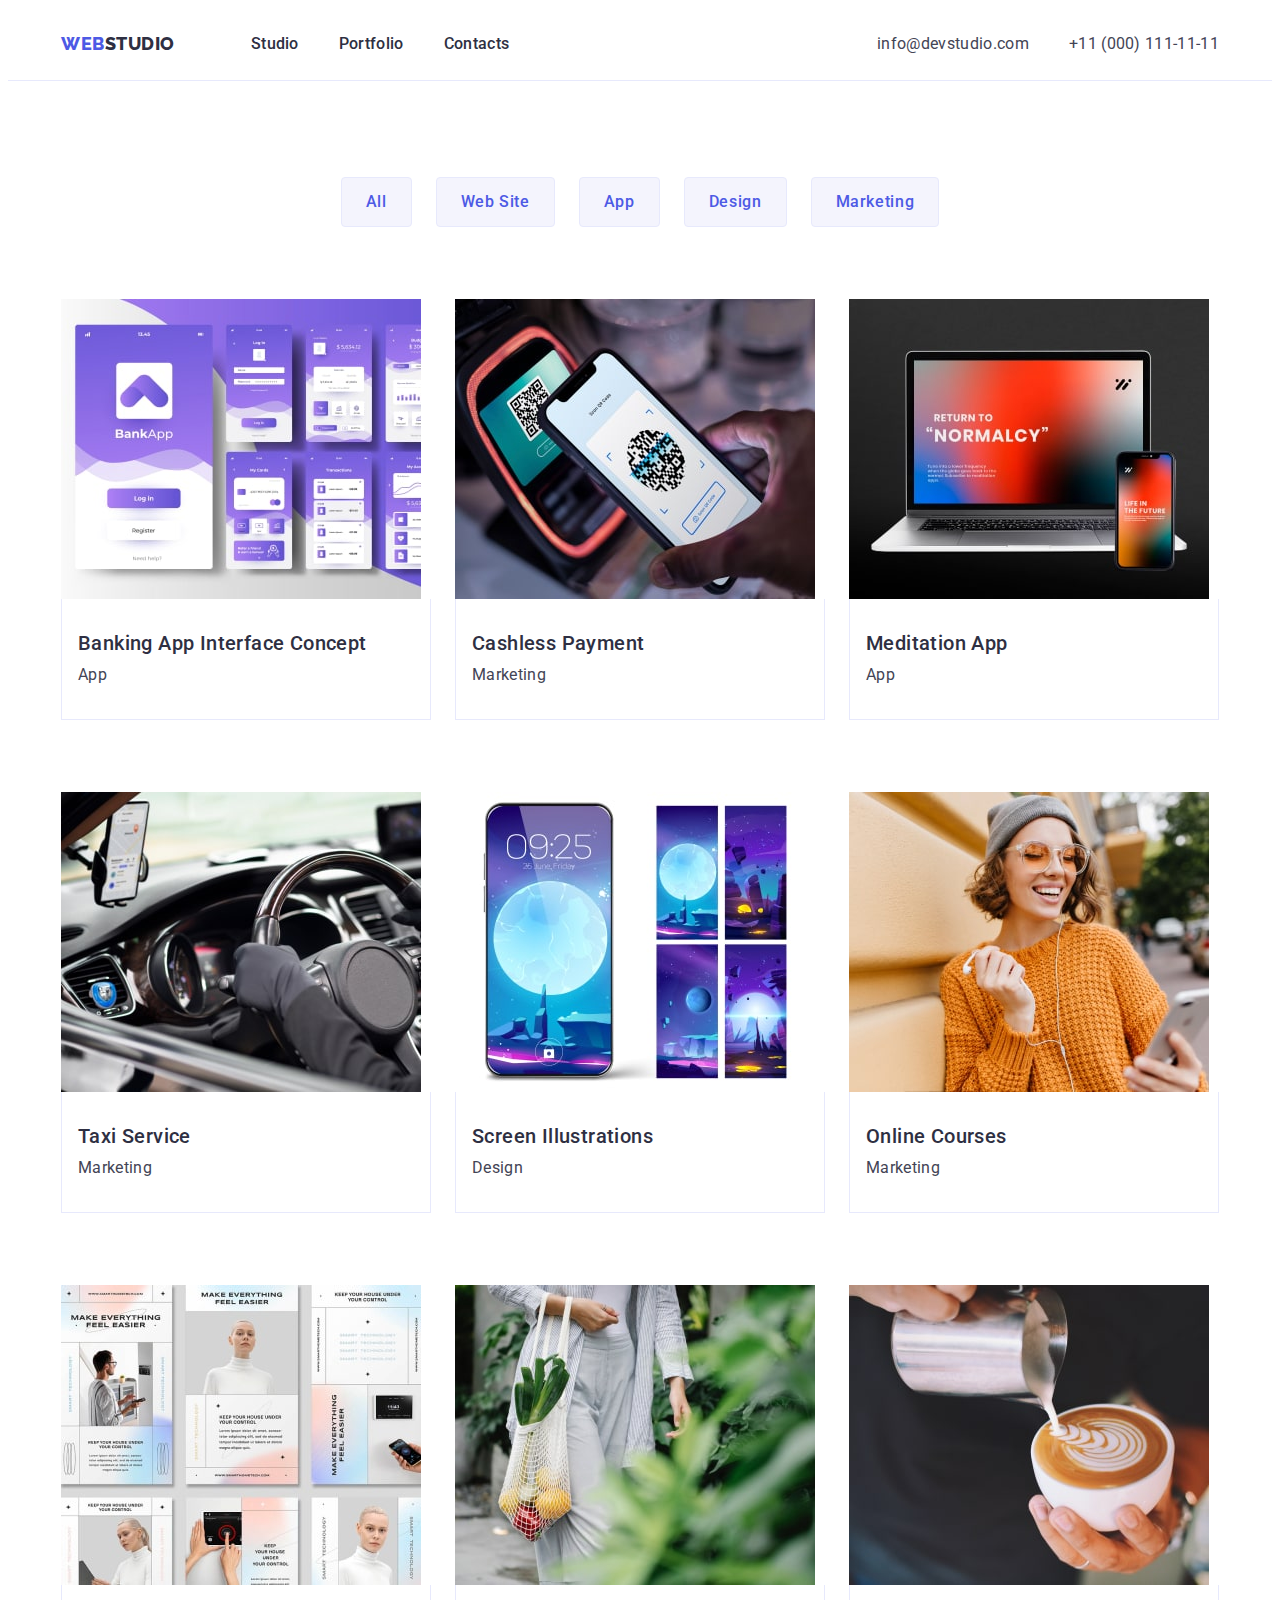
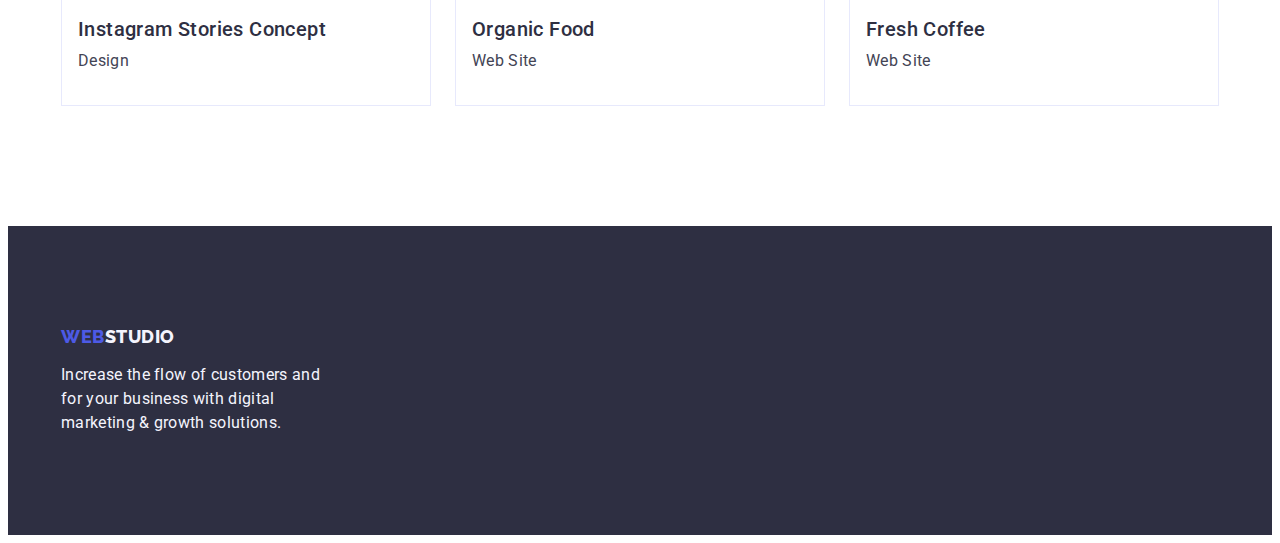
==== commit d571fcbd: "markup 3 done" ====
--- a/portfolio.html
+++ b/portfolio.html
@@ -222,7 +222,7 @@
     <!-- Footer -->
     <footer class="footer">
       <div class="container">
-        <a class="logo-blue" href="./index.html"
+        <a class="logo-blue logo-footer" href="./index.html"
           >web<span class="logo-white">Studio</span></a
         >
         <p class="footer-text">
--- a/css/styles.css
+++ b/css/styles.css
@@ -86,10 +86,23 @@
   border-bottom: 1px solid var(--cornflower);
   background: var(--white, #fff);
 }
+
 .logo {
   display: block;
-  padding: 25px 0;
+  padding: 24px 0;
   margin-right: 76px;
+}
+
+.logo-blue {
+  display: inline-block;
+  font-family: var(--primary-font);
+  font-size: 18px;
+  font-style: normal;
+  font-weight: 800;
+  line-height: 1.17;
+  letter-spacing: 0.54px;
+  text-transform: uppercase;
+  color: var(--secondary-color);
 }
 
 .logo-dark {
@@ -299,19 +312,9 @@
   padding: 100px 0;
 }
 
-.logo-blue {
-  display: inline-block;
+.logo-footer {
   margin-bottom: 16px;
-  font-family: var(--primary-font);
-  font-size: 18px;
-  font-style: normal;
-  font-weight: 800;
-  line-height: 1.17;
-  letter-spacing: 0.54px;
-  text-transform: uppercase;
-  color: var(--secondary-color);
-}
-
+}
 .footer-text {
   max-width: 264px;
   color: var(--color-txt-button);
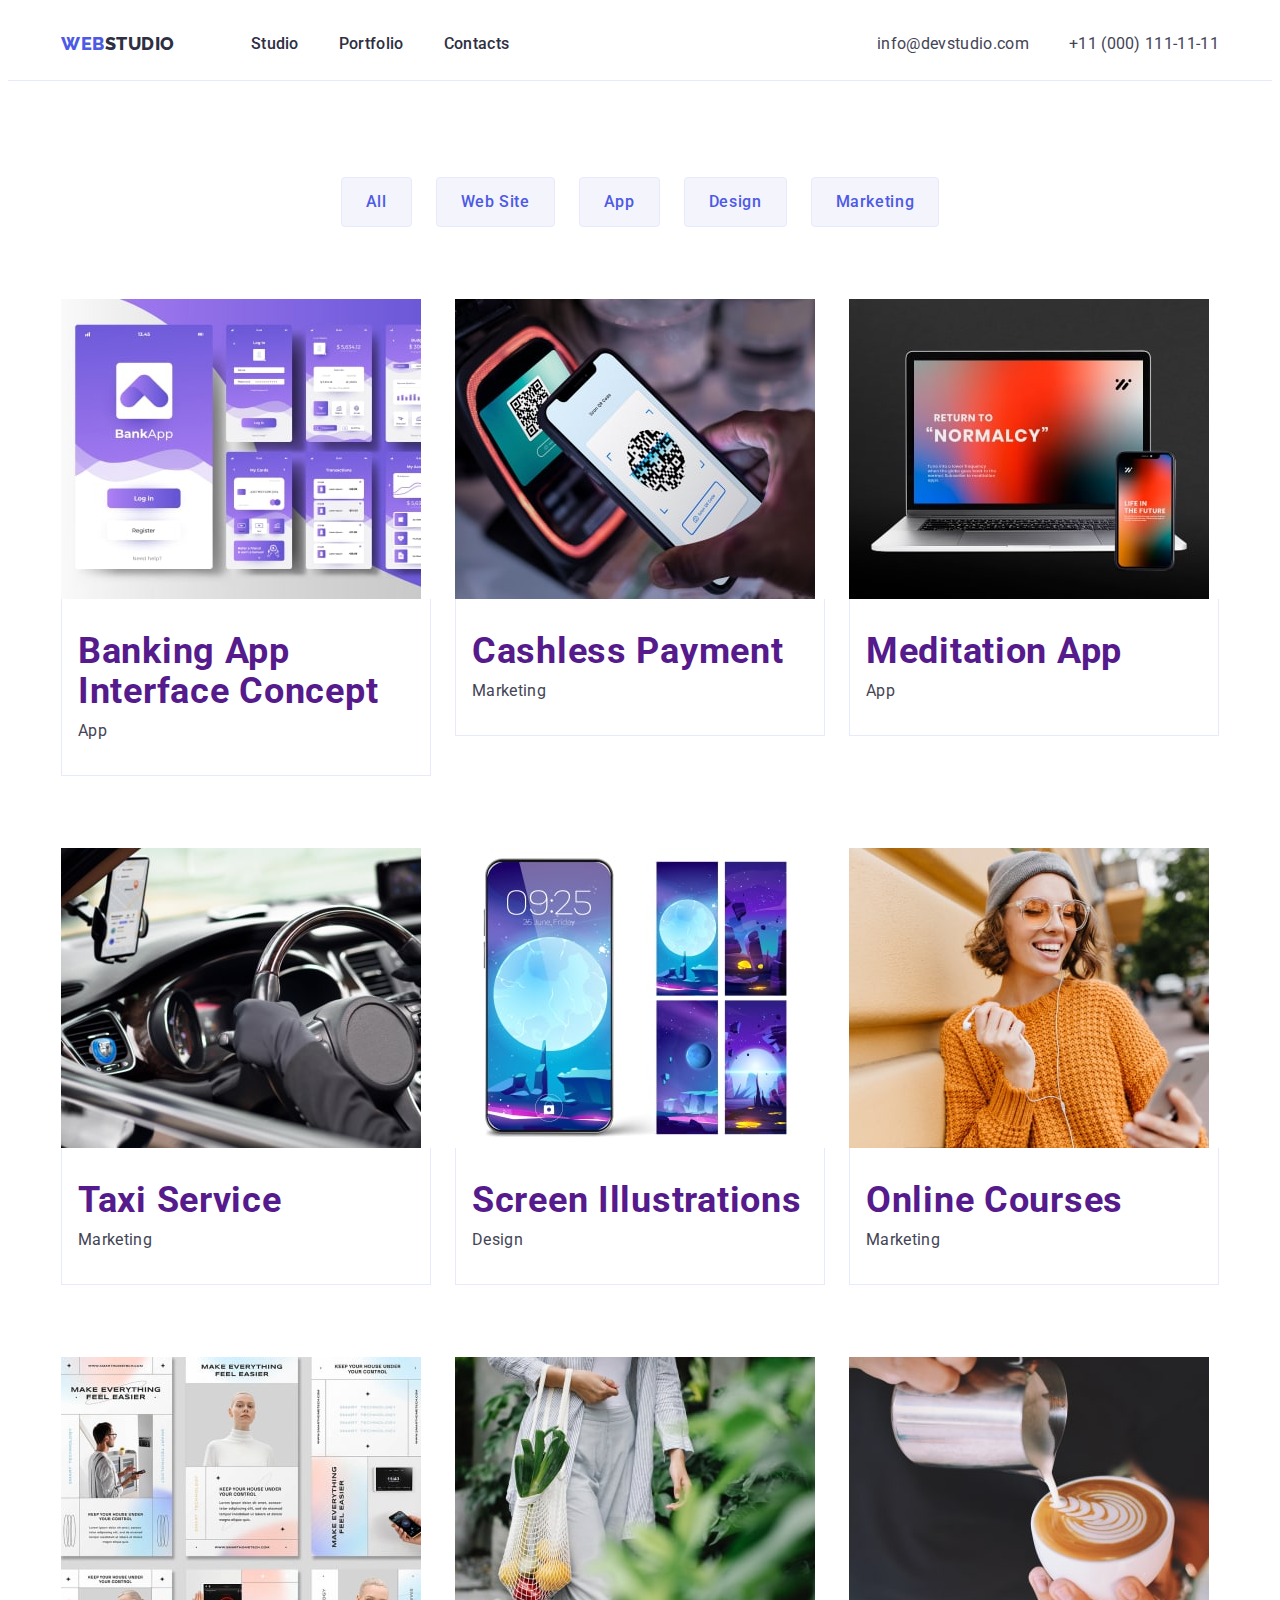
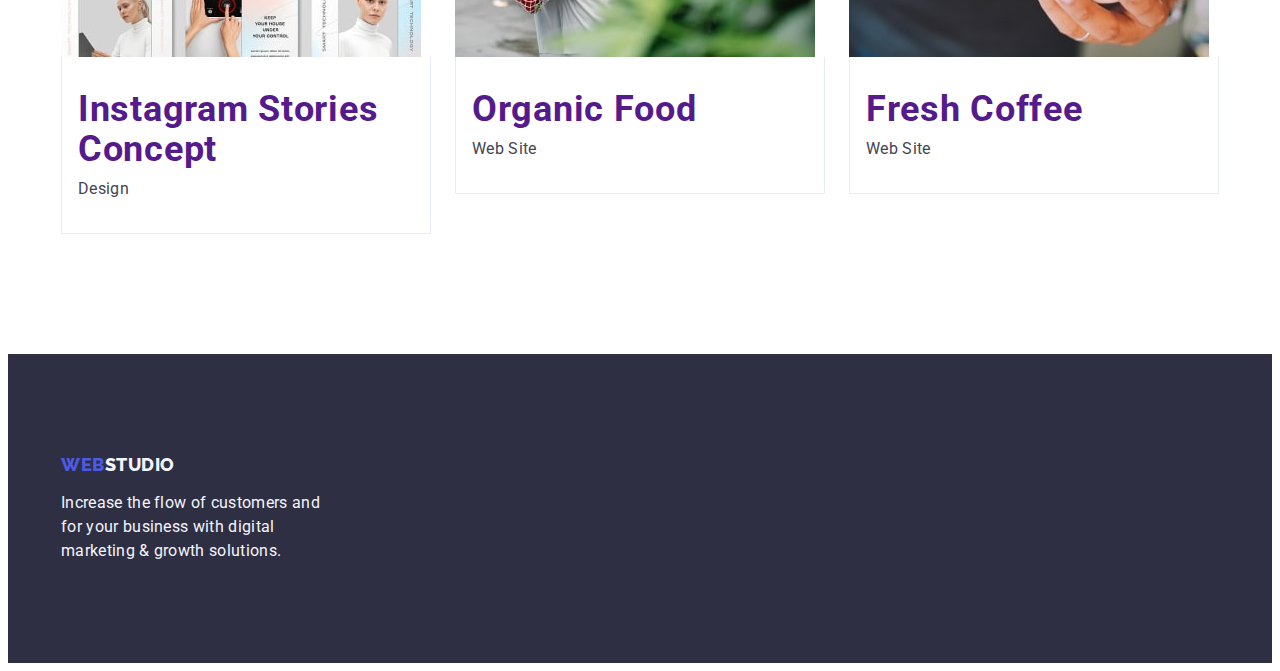
==== commit 13c645c5: "markup 3 done" ====
--- a/portfolio.html
+++ b/portfolio.html
@@ -90,8 +90,8 @@
                   height="300"
                 />
                 <div class="gallery-descr">
-                  <h3 class="gallery-title">Banking App Interface Concept</h3>
-                  <p class="portfolio-text">App</p>
+                  <h2 class="gallery-title">Banking App Interface Concept</h2>
+                  <p class="gallery-text">App</p>
                 </div>
               </a>
             </li>
@@ -105,8 +105,8 @@
                   height="300"
                 />
                 <div class="gallery-descr">
-                  <h3 class="gallery-title">Cashless Payment</h3>
-                  <p class="portfolio-text">Marketing</p>
+                  <h2 class="gallery-title">Cashless Payment</h2>
+                  <p class="gallery-text">Marketing</p>
                 </div>
               </a>
             </li>
@@ -120,8 +120,8 @@
                   height="300"
                 />
                 <div class="gallery-descr">
-                  <h3 class="gallery-title">Meditation App</h3>
-                  <p class="portfolio-text">App</p>
+                  <h2 class="gallery-title">Meditation App</h2>
+                  <p class="gallery-text">App</p>
                 </div>
               </a>
             </li>
@@ -135,8 +135,8 @@
                   height="300"
                 />
                 <div class="gallery-descr">
-                  <h3 class="gallery-title">Taxi Service</h3>
-                  <p class="portfolio-text">Marketing</p>
+                  <h2 class="gallery-title">Taxi Service</h2>
+                  <p class="gallery-text">Marketing</p>
                 </div></a
               >
             </li>
@@ -150,13 +150,13 @@
                   height="300"
                 />
                 <div class="gallery-descr">
-                  <h3 class="gallery-title">Screen Illustrations</h3>
-                  <p class="portfolio-text">Design</p>
-                </div>
-              </a>
-            </li>
-            <li class="gallery-item">
-              <a href="" class="link gallery-link gallery-link">
+                  <h2 class="gallery-title">Screen Illustrations</h2>
+                  <p class="gallery-text">Design</p>
+                </div>
+              </a>
+            </li>
+            <li class="gallery-item">
+              <a href="" class="link gallery-link">
                 <img
                   class="gallery-img"
                   src="./images/portfolio/courses.jpg"
@@ -165,8 +165,8 @@
                   height="300"
                 />
                 <div class="gallery-descr">
-                  <h3 class="gallery-title">Online Courses</h3>
-                  <p class="portfolio-text">Marketing</p>
+                  <h2 class="gallery-title">Online Courses</h2>
+                  <p class="gallery-text">Marketing</p>
                 </div>
               </a>
             </li>
@@ -180,8 +180,8 @@
                   height="300"
                 />
                 <div class="gallery-descr">
-                  <h3 class="gallery-title">Instagram Stories Concept</h3>
-                  <p class="portfolio-text">Design</p>
+                  <h2 class="gallery-title">Instagram Stories Concept</h2>
+                  <p class="gallery-text">Design</p>
                 </div>
               </a>
             </li>
@@ -195,8 +195,8 @@
                   height="300"
                 />
                 <div class="gallery-descr">
-                  <h3 class="gallery-title">Organic Food</h3>
-                  <p class="portfolio-text">Web Site</p>
+                  <h2 class="gallery-title">Organic Food</h2>
+                  <p class="gallery-text">Web Site</p>
                 </div>
               </a>
             </li>
@@ -210,8 +210,8 @@
                   height="300"
                 />
                 <div class="gallery-descr">
-                  <h3 class="gallery-title">Fresh Coffee</h3>
-                  <p class="portfolio-text">Web Site</p>
+                  <h2 class="gallery-title">Fresh Coffee</h2>
+                  <p class="gallery-text">Web Site</p>
                 </div>
               </a>
             </li>
--- a/css/styles.css
+++ b/css/styles.css
@@ -237,7 +237,7 @@
 
 .values-list {
   display: flex;
-  gap: 42px;
+  gap: 24px;
 }
 
 .values-item {
@@ -358,6 +358,7 @@
 .filter-btn:focus {
   color: var(--background-color);
   background-color: var(--action-color);
+  border: 1px solid transparent;
 }
 
 .gallery-list {
@@ -382,7 +383,11 @@
   padding: 32px 16px;
 }
 
-.portfolio-text {
+.gallery-title {
+  margin-bottom: 8px;
+}
+
+.gallery-text {
   font-size: 16px;
   line-height: 1.5;
   letter-spacing: 0.02em;
